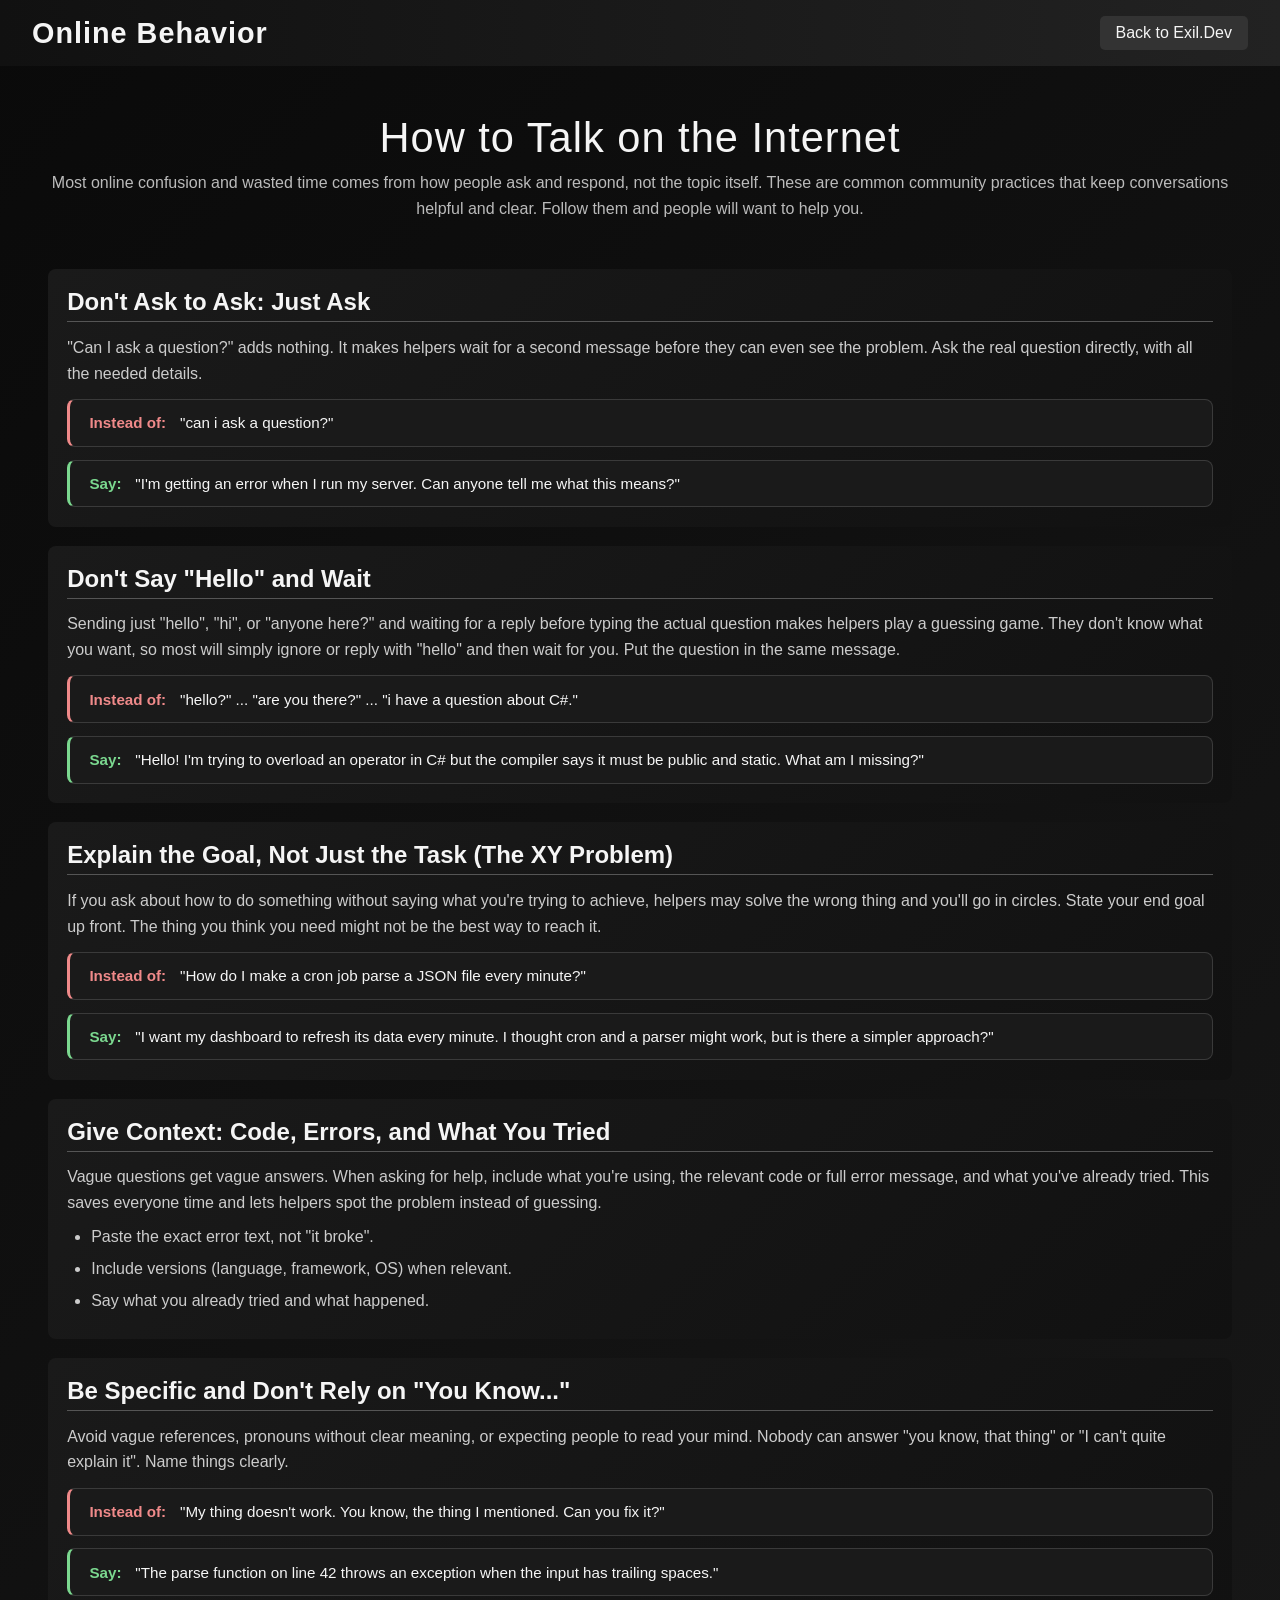
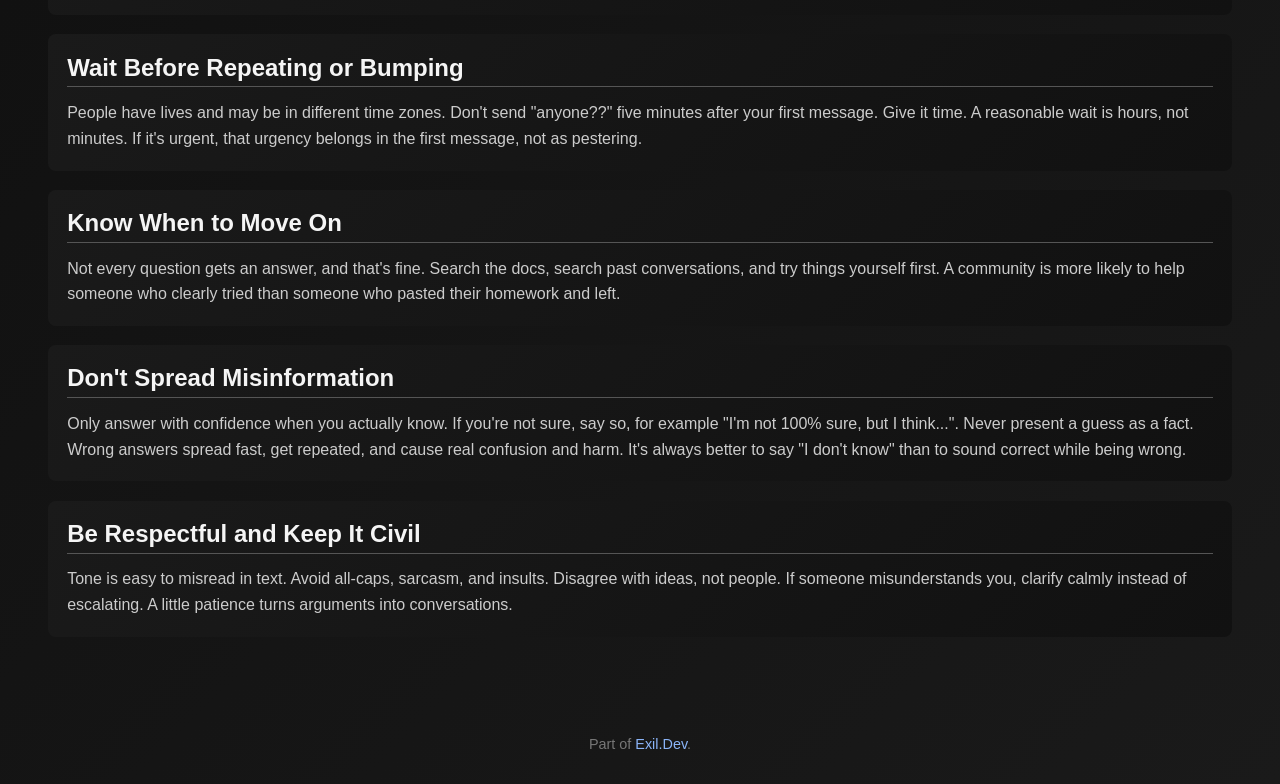
==== onlinebehavior/index.html @ ac73f219 "Add Online Behaviour Guide" ====
<!DOCTYPE html>
<html lang="en">
<head>
<meta charset="UTF-8">
<meta name="viewport" content="width=device-width, initial-scale=1.0">
<title>Online Behavior · Exil.Dev</title>
<style>
    * { margin: 0; padding: 0; box-sizing: border-box; font-family: 'Segoe UI', sans-serif; }

    body {
        background: linear-gradient(135deg, #0a0a0a, #1a1a1a);
        color: #f5f5f5;
        min-height: 100vh;
    }

    header {
        background: linear-gradient(90deg, #111, #222);
        padding: 1rem 2rem;
        display: flex;
        align-items: center;
        justify-content: space-between;
        position: sticky;
        top: 0;
        z-index: 100;
    }

    header h1 { font-size: 1.8rem; letter-spacing: 1px; }

    nav {
        display: flex;
        gap: 0.5rem;
    }

    nav a {
        background: #333;
        border: none;
        color: #f5f5f5;
        padding: 0.5rem 1rem;
        cursor: pointer;
        border-radius: 5px;
        transition: 0.2s all;
        text-decoration: none;
    }

    nav a:hover { background: #555; }

    main { padding: 3rem; max-width: 1400px; margin: auto; }

    h2 {
        font-size: 2.6rem;
        font-weight: 300;
        letter-spacing: 1px;
        text-align: center;
        margin-bottom: 0.5rem;
    }

    .subtitle {
        text-align: center;
        color: #bbb;
        line-height: 1.6;
        margin-bottom: 3rem;
    }

    .rule {
        background: linear-gradient(135deg, #1a1a1a, #111);
        padding: 1.2rem;
        border-radius: 8px;
        margin-bottom: 1.2rem;
    }

    .rule h3 {
        font-size: 1.5rem;
        margin-bottom: 0.8rem;
        border-bottom: 1px solid #555;
        padding-bottom: 0.3rem;
    }

    .rule p, .rule li { line-height: 1.6; color: #ccc; }
    .rule ul { padding-left: 1.5rem; margin-top: 0.5rem; }
    .rule li { margin-bottom: 0.4rem; }

    .good { color: #7bd88f; font-weight: 600; }
    .bad { color: #f08a8a; font-weight: 600; }

    .example {
        background: #1a1a1a;
        border: 1px solid #3a3a3a;
        border-radius: 8px;
        padding: 0.9rem 1.2rem;
        margin-top: 0.8rem;
        font-size: 0.95rem;
    }

    .example .label { margin-right: 0.6rem; font-weight: 600; }
    .example.bad-example { border-left: 3px solid #f08a8a; }
    .example.good-example { border-left: 3px solid #7bd88f; }

    footer {
        text-align: center;
        padding: 2rem;
        color: #777;
        font-size: 0.9rem;
    }

    footer a { color: #8ab4f8; text-decoration: none; }
    footer a:hover { text-decoration: underline; }

    @media(max-width: 768px) {
        main { padding: 2rem 1rem; }
        .subtitle { margin-bottom: 2rem; }
        header { flex-direction: column; gap: 0.5rem; text-align: center; }
        nav { flex-wrap: wrap; justify-content: center; }
    }
</style>
</head>
<body>

<header>
    <h1>Online Behavior</h1>
    <nav>
        <a href="../index.html">Back to Exil.Dev</a>
    </nav>
</header>

<main>

    <h2>How to Talk on the Internet</h2>
    <p class="subtitle">Most online confusion and wasted time comes from how people ask and respond, not the topic itself. These are common community practices that keep conversations helpful and clear. Follow them and people will want to help you.</p>

    <div class="rule">
        <h3>Don't Ask to Ask: Just Ask</h3>
        <p>"Can I ask a question?" adds nothing. It makes helpers wait for a second message before they can even see the problem. Ask the real question directly, with all the needed details.</p>
        <div class="example bad-example"><span class="label bad">Instead of:</span> "can i ask a question?"</div>
        <div class="example good-example"><span class="label good">Say:</span> "I'm getting an error when I run my server. Can anyone tell me what this means?"</div>
    </div>

    <div class="rule">
        <h3>Don't Say "Hello" and Wait</h3>
        <p>Sending just "hello", "hi", or "anyone here?" and waiting for a reply before typing the actual question makes helpers play a guessing game. They don't know what you want, so most will simply ignore or reply with "hello" and then wait for you. Put the question in the same message.</p>
        <div class="example bad-example"><span class="label bad">Instead of:</span> "hello?" ... "are you there?" ... "i have a question about C#."</div>
        <div class="example good-example"><span class="label good">Say:</span> "Hello! I'm trying to overload an operator in C# but the compiler says it must be public and static. What am I missing?"</div>
    </div>

    <div class="rule">
        <h3>Explain the Goal, Not Just the Task (The XY Problem)</h3>
        <p>If you ask about how to do something without saying what you're trying to achieve, helpers may solve the wrong thing and you'll go in circles. State your end goal up front. The thing you think you need might not be the best way to reach it.</p>
        <div class="example bad-example"><span class="label bad">Instead of:</span> "How do I make a cron job parse a JSON file every minute?"</div>
        <div class="example good-example"><span class="label good">Say:</span> "I want my dashboard to refresh its data every minute. I thought cron and a parser might work, but is there a simpler approach?"</div>
    </div>

    <div class="rule">
        <h3>Give Context: Code, Errors, and What You Tried</h3>
        <p>Vague questions get vague answers. When asking for help, include what you're using, the relevant code or full error message, and what you've already tried. This saves everyone time and lets helpers spot the problem instead of guessing.</p>
        <ul>
            <li>Paste the exact error text, not "it broke".</li>
            <li>Include versions (language, framework, OS) when relevant.</li>
            <li>Say what you already tried and what happened.</li>
        </ul>
    </div>

    <div class="rule">
        <h3>Be Specific and Don't Rely on "You Know..."</h3>
        <p>Avoid vague references, pronouns without clear meaning, or expecting people to read your mind. Nobody can answer "you know, that thing" or "I can't quite explain it". Name things clearly.</p>
        <div class="example bad-example"><span class="label bad">Instead of:</span> "My thing doesn't work. You know, the thing I mentioned. Can you fix it?"</div>
        <div class="example good-example"><span class="label good">Say:</span> "The parse function on line 42 throws an exception when the input has trailing spaces."</div>
    </div>

    <div class="rule">
        <h3>Wait Before Repeating or Bumping</h3>
        <p>People have lives and may be in different time zones. Don't send "anyone??" five minutes after your first message. Give it time. A reasonable wait is hours, not minutes. If it's urgent, that urgency belongs in the first message, not as pestering.</p>
    </div>

    <div class="rule">
        <h3>Know When to Move On</h3>
        <p>Not every question gets an answer, and that's fine. Search the docs, search past conversations, and try things yourself first. A community is more likely to help someone who clearly tried than someone who pasted their homework and left.</p>
    </div>

    <div class="rule">
        <h3>Don't Spread Misinformation</h3>
        <p>Only answer with confidence when you actually know. If you're not sure, say so, for example "I'm not 100% sure, but I think...". Never present a guess as a fact. Wrong answers spread fast, get repeated, and cause real confusion and harm. It's always better to say "I don't know" than to sound correct while being wrong.</p>
    </div>

    <div class="rule">
        <h3>Be Respectful and Keep It Civil</h3>
        <p>Tone is easy to misread in text. Avoid all-caps, sarcasm, and insults. Disagree with ideas, not people. If someone misunderstands you, clarify calmly instead of escalating. A little patience turns arguments into conversations.</p>
    </div>

</main>

<footer>
    <p>Part of <a href="../index.html">Exil.Dev</a>.</p>
</footer>

</body>
</html>
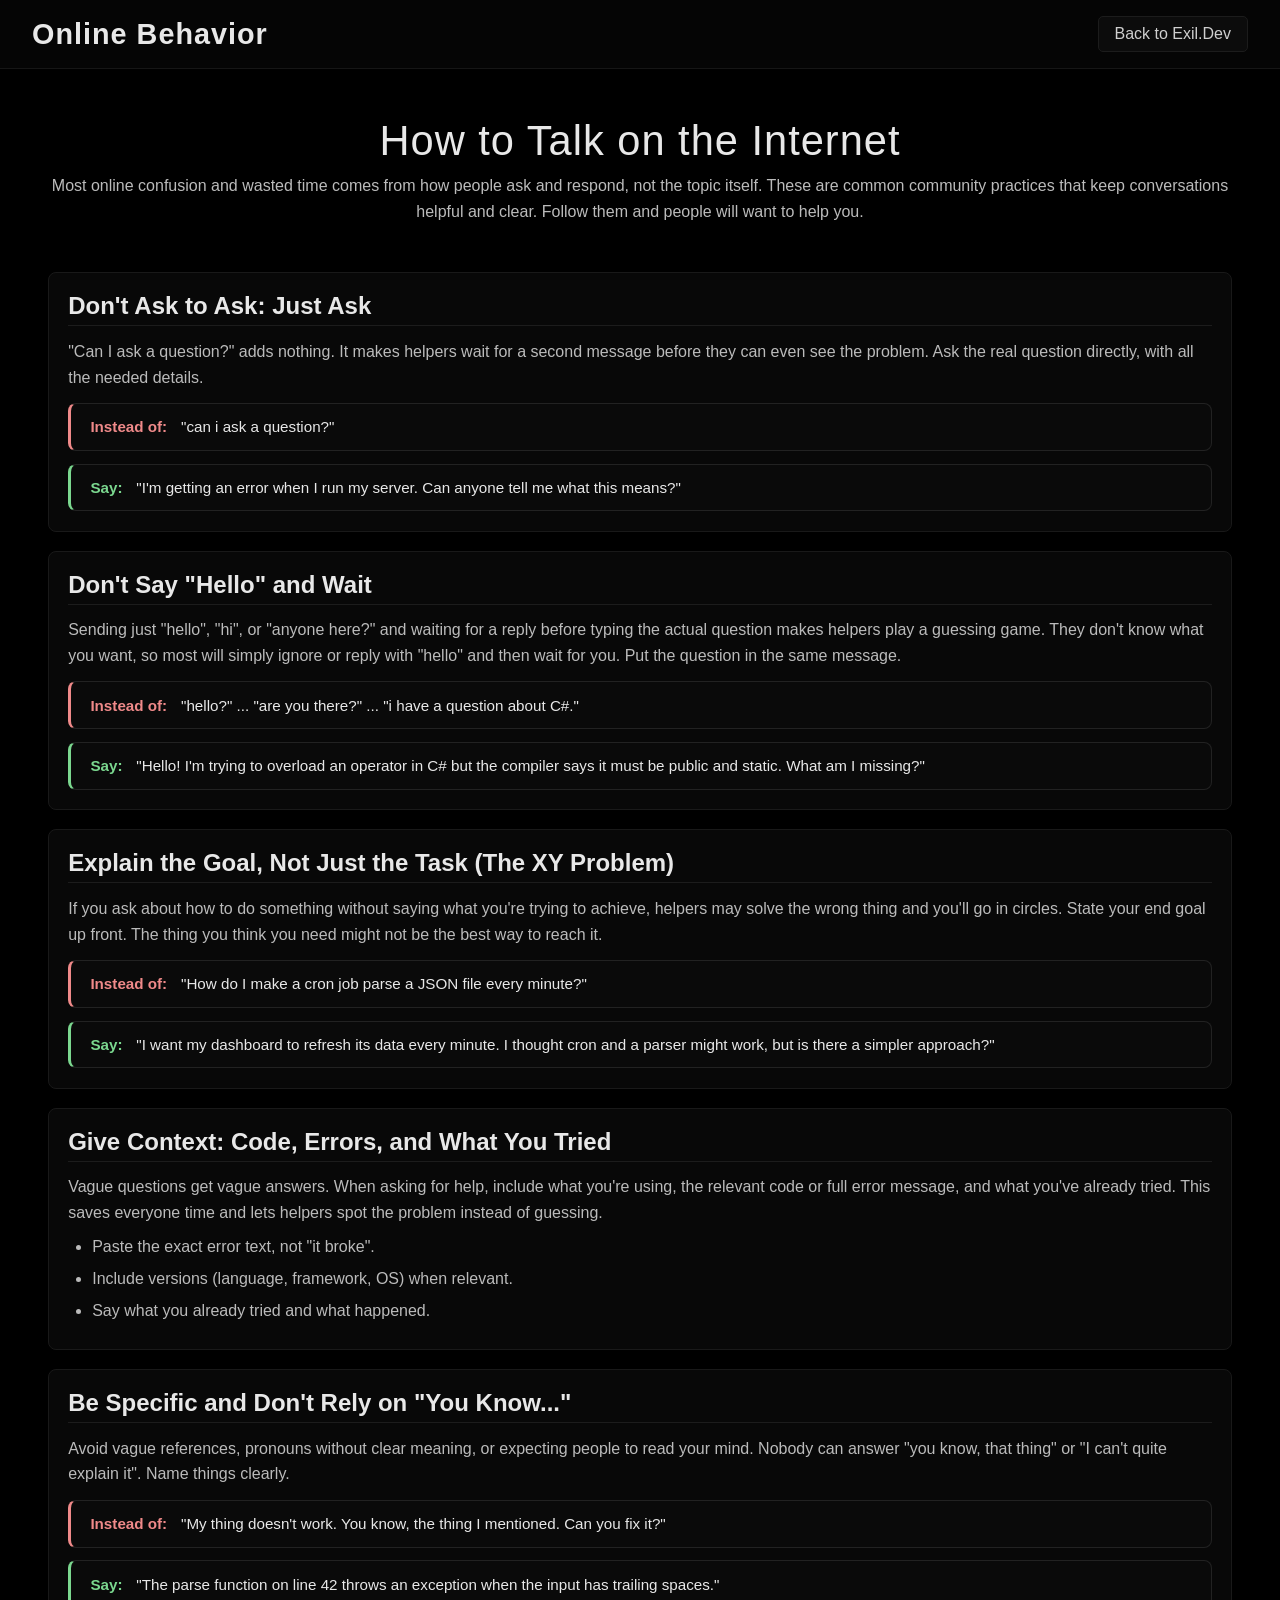
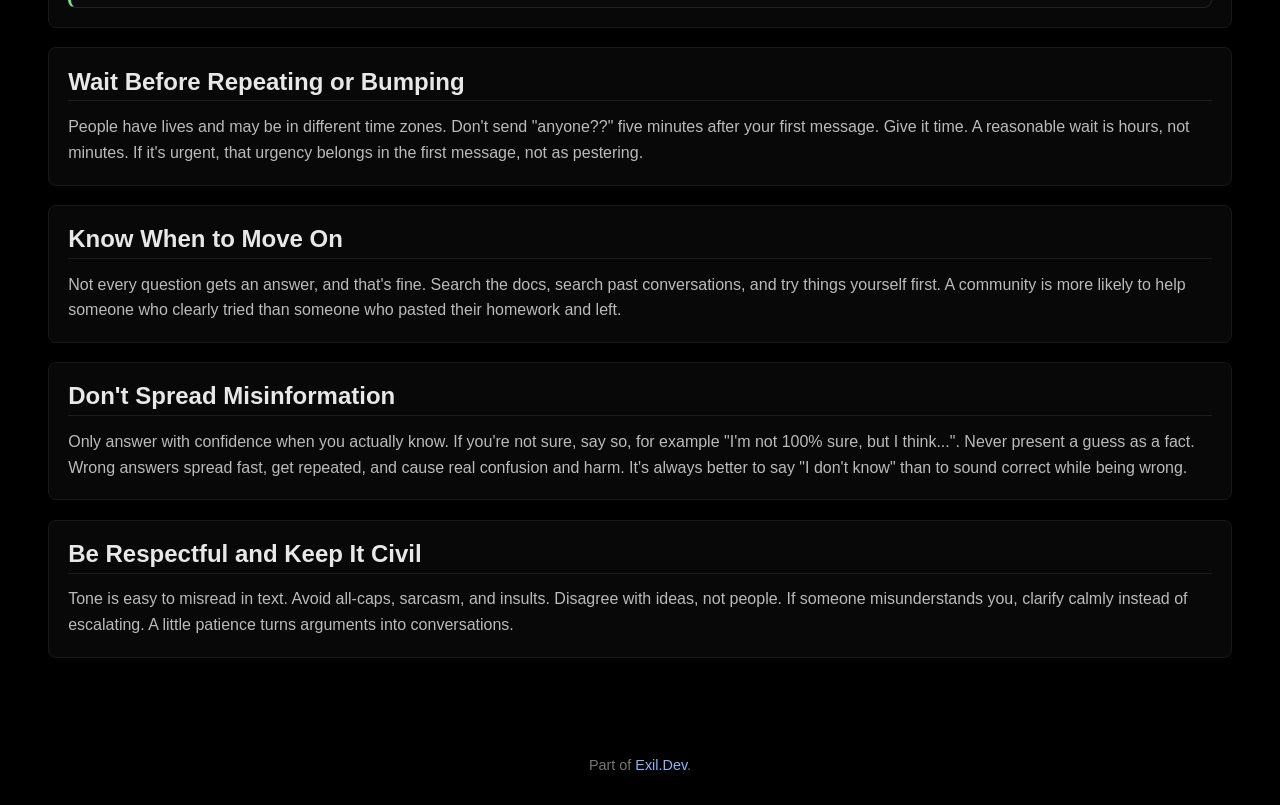
==== commit f958bbaa: "Added Sets and Updated Look and Feel" ====
--- a/onlinebehavior/index.html
+++ b/onlinebehavior/index.html
@@ -7,14 +7,17 @@
 <style>
     * { margin: 0; padding: 0; box-sizing: border-box; font-family: 'Segoe UI', sans-serif; }
 
+    :root { color-scheme: dark; }
+
     body {
-        background: linear-gradient(135deg, #0a0a0a, #1a1a1a);
-        color: #f5f5f5;
+        background: #000;
+        color: #e8e8e8;
         min-height: 100vh;
     }
 
     header {
-        background: linear-gradient(90deg, #111, #222);
+        background: #050505;
+        border-bottom: 1px solid #161616;
         padding: 1rem 2rem;
         display: flex;
         align-items: center;
@@ -32,9 +35,9 @@
     }
 
     nav a {
-        background: #333;
-        border: none;
-        color: #f5f5f5;
+        background: #0c0c0c;
+        border: 1px solid #1c1c1c;
+        color: #cfcfcf;
         padding: 0.5rem 1rem;
         cursor: pointer;
         border-radius: 5px;
@@ -42,7 +45,7 @@
         text-decoration: none;
     }
 
-    nav a:hover { background: #555; }
+    nav a:hover { background: #191919; color: #fff; border-color: #333; }
 
     main { padding: 3rem; max-width: 1400px; margin: auto; }
 
@@ -62,7 +65,8 @@
     }
 
     .rule {
-        background: linear-gradient(135deg, #1a1a1a, #111);
+        background: #080808;
+        border: 1px solid #191919;
         padding: 1.2rem;
         border-radius: 8px;
         margin-bottom: 1.2rem;
@@ -71,11 +75,11 @@
     .rule h3 {
         font-size: 1.5rem;
         margin-bottom: 0.8rem;
-        border-bottom: 1px solid #555;
+        border-bottom: 1px solid #1c1c1c;
         padding-bottom: 0.3rem;
     }
 
-    .rule p, .rule li { line-height: 1.6; color: #ccc; }
+    .rule p, .rule li { line-height: 1.6; color: #bbb; }
     .rule ul { padding-left: 1.5rem; margin-top: 0.5rem; }
     .rule li { margin-bottom: 0.4rem; }
 
@@ -83,8 +87,8 @@
     .bad { color: #f08a8a; font-weight: 600; }
 
     .example {
-        background: #1a1a1a;
-        border: 1px solid #3a3a3a;
+        background: #0a0a0a;
+        border: 1px solid #222;
         border-radius: 8px;
         padding: 0.9rem 1.2rem;
         margin-top: 0.8rem;
@@ -118,7 +122,7 @@
 <header>
     <h1>Online Behavior</h1>
     <nav>
-        <a href="../index.html">Back to Exil.Dev</a>
+        <a href="/">Back to Exil.Dev</a>
     </nav>
 </header>
 
@@ -188,7 +192,7 @@
 </main>
 
 <footer>
-    <p>Part of <a href="../index.html">Exil.Dev</a>.</p>
+    <p>Part of <a href="/">Exil.Dev</a>.</p>
 </footer>
 
 </body>
